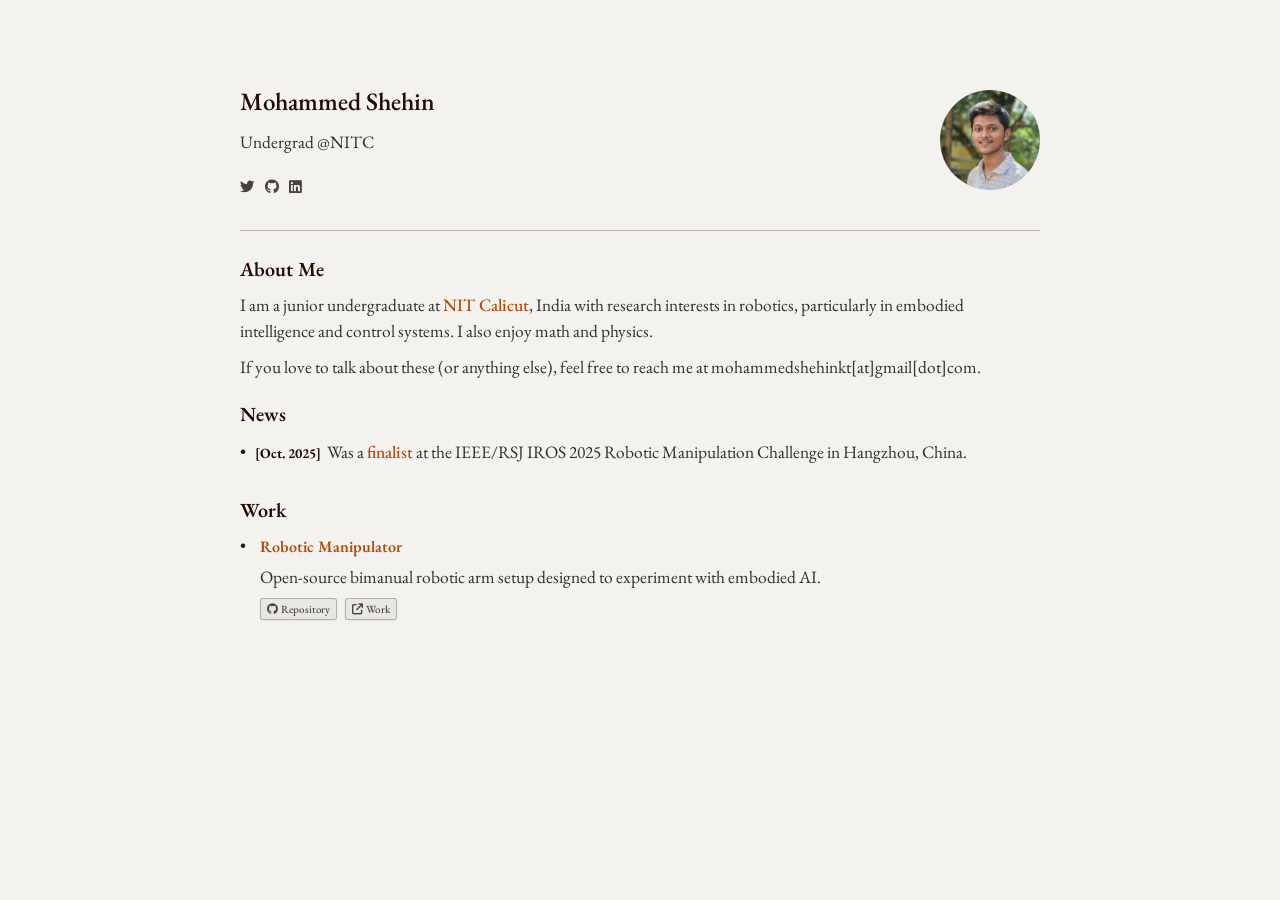
==== index.html @ 4a0dd147 "initial" ====
<!DOCTYPE html>
<html lang="en">

<head>
  <meta charset="utf-8">
  <meta http-equiv="X-UA-Compatible" content="chrome=1">
  <meta name="HandheldFriendly" content="True">
  <meta name="MobileOptimized" content="320">
  <meta name="viewport" content="width=device-width, initial-scale=1.0">
  <meta name="description"
    content="Mohammed Shehin is an undergraduate at National Institute of Technology, Calicut focused on Robotics">
  <link rel="canonical" href="https://www.sheh.in/">
  <meta property="og:locale" content="en_GB">
  <link rel="icon" href="assets/favicon.ico" type="image/x-icon">
  <meta property="og:image" content="https://sheh.in/assets/icon_large.png">
  <meta name="twitter:card" content="summary_large_image">
  <meta name="twitter:image" content="https://sheh.in/assets/icon_large.png">

  <meta property="og:type" content="website">
  <meta property="og:title" content="Shehin">
  <meta property="og:description" content="Undergraduate student at NIT Calicut.">
  <meta name="twitter:description" content="Undergraduate student at NIT Calicut.">
  <meta property="og:url" content="https://www.sheh.in/">
  <meta property="og:site_name" content="Shehin">
  <title>Mohammed Shehin</title>
  <link rel="icon" type="image/png" href="assets/icon.png">
  <link rel="stylesheet" href="assets/css/style.css?v=2">
  <link rel="stylesheet" href="https://cdnjs.cloudflare.com/ajax/libs/font-awesome/6.5.2/css/all.min.css"
    integrity="sha512-SnH5WK+bZxgPHs44uWIX+LLJAJ9/2PkPKZ5QiAj6Ta86w+fsb2TkcmfRyVX3pBnMFcV7oQPJkl9QevSCWr3W6A=="
    crossorigin="anonymous" referrerpolicy="no-referrer" />
  <link rel="preconnect" href="https://fonts.googleapis.com">
  <link rel="preconnect" href="https://fonts.gstatic.com" crossorigin>
  <link href="https://fonts.googleapis.com/css2?family=EB+Garamond:ital,wght@0,400..800;1,400..800&display=swap"
    rel="stylesheet">
  <script async src="https://www.googletagmanager.com/gtag/js?id=G-MJPP4PF77R"></script>
  <script>
    window.dataLayer = window.dataLayer || [];
    function gtag() { dataLayer.push(arguments); }
    gtag('js', new Date());

    gtag('config', 'G-MJPP4PF77R');
  </script>
</head>

<body>
  <div class="content">
    <div class="header-container profile-header">
      <div class="text-content">
        <h1 class="name">Mohammed Shehin</h1>
        <p class="subtitle">
          Undergrad
          <a href="https://nitc.ac.in/" target="_blank" rel="noopener">@NITC</a>
        </p>
        <div class="social-links">
          <a href="https://x.com/shehiin" target="_blank" rel="noopener">
            <i class="fa-brands fa-twitter"></i>
          </a>
          <a href="https://github.com/shehiin" target="_blank" rel="noopener">
            <i class="fa-brands fa-github"></i>
          </a>
          <a href="https://www.linkedin.com/in/shehiin" target="_blank" rel="noopener">
            <i class="fa-brands fa-linkedin"></i>
          </a>
        </div>
      </div>
      <div class="profile-container">
        <img src="assets/profile.jpg" alt="Profile image" class="profile-image" />
      </div>
    </div>

    <div class="divider"></div>

    <div class="section-static">
      <div class="section-header"><span class="bullet"></span><span class="section-title">About Me</span></div>
      <p class="nointend-section-content">
        I am a junior undergraduate at <a href="https://nitc.ac.in/" target="_blank" rel="noopener">NIT Calicut</a>,
        India with
        research interests in robotics, particularly in embodied
        intelligence and control systems. I also enjoy math and physics.
      </p>

      <p class="nointend-section-content">
        If you love to talk about these (or anything else), feel free to reach me at
        mohammedshehinkt[at]gmail[dot]com.
      </p>
    </div>

    <div class="section-static">
      <div class="section-header"><span class="bullet"></span><span class="section-title">News</span></div>
      <div class="news-scroll">

        <div class="project-wrapper">
          <div class="project-info">
            <ul class="news-list">
              <li>
                <span class="date">[Oct. 2025]</span> Was a <a
                  href="https://drive.google.com/file/d/1tKNPwSR4lBrQyhke2veL0oNWZs98PBdv/view?usp=sharing"
                  target="_blank" rel="noopener">finalist</a> at the IEEE/RSJ IROS 2025 Robotic Manipulation
                Challenge in Hangzhou, China.
              </li>
            </ul>
          </div>
        </div>
      </div>
    </div>

    <div class="section-static">
      <div class="section-header"><span class="bullet"></span><span class="section-title">Work</span></div>

      <div class="project-wrapper">
        <div class="project-info">
          <ul class="news-list">
            <li>
              <a href="work/manipulator.html" class="project-title">
                Robotic Manipulator
              </a>
              <p class="section-content">
                Open-source bimanual robotic arm setup designed to experiment with embodied AI.
              </p>
              <div class="badge-container">
                <a href="https://github.com/shehiin/manipulator" target="_blank" rel="noopener" class="badge1">
                  <i class="fa-brands fa-github"></i> Repository
                </a>
                <a href="work/manipulator.html" class="badge1">
                  <i class="fa-solid fa-arrow-up-right-from-square"></i> Work
                </a>
              </div>
            </li>
          </ul>
        </div>
      </div>
    </div>
  </div>
</body>

</html>
---- assets/css/style.css ----
:root {
    --bg: #f3f2ef;
    --text: #1a1a1a;
    --text-muted: #383531;
    --heading: #250c02;
    --accent: #b24a09;
    --accent-social: #47423e;
}



body {
    background-color: var(--bg);
    color: var(--text);
    display: flex;
    flex-direction: column;
    align-items: center;
    justify-content: flex-start;
    text-align: left;
    font-size: 109%;
    margin: 0;
    padding: 60px 0 0 0;
    font-family: 'EB Garamond', serif;
}

h1,
p,
.social-links {
    margin-top: 12px;
    margin-bottom: 0;
    line-height: 1.2;
}

h1 {
    margin-top: 0 !important;
}

.content {
    width: 90%;
    max-width: 850px;
    padding: 25px;
    margin: 0 auto;
    box-sizing: border-box;
}

.content a {
    color: var(--accent);
    text-decoration: none;
    font-weight: 480;
}

.content img {
    max-width: 100%;
    border-radius: 6px;
}

.divider {
    height: 1px;
    background-color: #4e2605;
    margin: 35px 0 25px 0;
    opacity: 0.3;
}

.section-static {
    margin-bottom: 15px;
}

.section-header {
    font-size: 1.15em;
    font-weight: 600;
    display: flex;
    align-items: center;
    margin-top: 20px;
    margin-bottom: 10px;
    color: var(--heading);
}

.news-scroll {
    max-height: 400px;
    overflow-y: auto;
    padding-right: 10px;
}

details summary {
    cursor: pointer;
    font-size: 1.3em;
    font-weight: 600;
    display: flex;
    align-items: center;
    margin-top: 20px;
    margin-bottom: 10px;
    color: var(--heading);
    list-style: none;
}

details summary::-webkit-details-marker {
    display: none;
}

details:not([open]) summary::after {
    content: "...";
    margin-left: 5px;
    color: var(--text-muted);
    font-weight: normal;
}

details[open] summary {
    margin-bottom: 10px;
}

.section-content,
.nointend-section-content,
.news-list li,
.subtitle {
    font-size: 1em;
    color: #302f2f;
    line-height: 1.5;
}

.section-content,
.nointend-section-content {
    margin-bottom: 10px;
    margin-top: 5px;
}

.section-content {
    margin-left: 5px;
}

.nointend-section-content {
    margin-left: 0px;
}

.news-list {
    margin: 0 0 10px 0;
    padding-left: 15px;
    list-style: none;
}

.news-list li {
    margin-bottom: 10px;
    position: relative;
}

.news-list li::before {
    content: "•";
    position: absolute;
    left: -15px;
    top: 0;
    color: var(--text);
}

.news-list li:last-child {
    margin-bottom: 0;
}

.header-container {
    display: flex;
    justify-content: space-between;
    align-items: center;
    gap: 24px;
    margin-bottom: 28px;
}

.text-content {
    display: flex;
    flex-direction: column;
    gap: 11px;
    flex: 1;
}

.name {
    font-size: 25px;
    font-weight: 550;
    margin: 0;
    line-height: 1.3;
    color: var(--heading);
}

.subtitle {
    margin: 0;
}

.subtitle a {
    color: inherit;
    font-weight: inherit;
}

.social-links {
    display: flex;
    gap: 10px;
    font-size: 14.5px;
    margin: 12px 0 0 0;
}

.social-links a {
    color: var(--accent-social) !important;
    text-decoration: none;
}

.badge1 {
    display: inline-flex;
    align-items: center;
    gap: 3px;
    padding: 2px 6px;
    background-color: rgba(71, 66, 62, 0.06);
    color: var(--accent-social) !important;
    border-radius: 3px;
    font-size: 11px;
    font-weight: 500;
    letter-spacing: 0.01em;
    text-decoration: none;
    transition: background-color 0.2s ease, box-shadow 0.2s ease;
    margin: -2px 0;
    border: 1px solid rgba(71, 66, 62, 0.35);
    box-shadow: 0 1px 2px rgba(0, 0, 0, 0.06);
}

.badge1:hover {
    background-color: rgba(71, 66, 62, 0.1);
    box-shadow: 0 2px 5px rgba(0, 0, 0, 0.12);
}

.badge-container {
    display: flex;
    gap: 8px;
    flex-wrap: wrap;
    margin-top: 6px;
    margin-left: 5px;
}

.project-wrapper {
    display: flex;
    flex-direction: row;
    gap: 5px;
    align-items: flex-start;
    margin: 2px 0;
    position: relative;
}

.project-info {
    flex: 1;
    min-width: 200px;
}

.content a.project-title,
.project-title {
    font-weight: 600;
    font-size: 16px;
    color: var(--accent);
    text-decoration: none;
    display: inline-block;
    margin-left: 5px;
}

.date {
    font-size: 14px;
    font-weight: 700;
    color: var(--heading);
    margin-right: 3px;
}

.profile-container {
    width: 100px;
    height: 100px;
    overflow: hidden;
    border-radius: 50%;
    flex-shrink: 0;
}

.profile-image {
    width: 100%;
    height: 100%;
    object-fit: cover;
    display: block;
}

.work-video {
    width: 100%;
    max-width: 100%;
    height: auto;
    display: block;
    border-radius: 12px;
    box-shadow: 0 2px 8px rgba(0, 0, 0, 0.1);
}

.content .work-image {
    width: 65%;
    max-width: 400px;
    height: auto;
    display: block;
    margin: 15px 0 5px 0;
    border-radius: 12px;
    box-shadow: 0 2px 8px rgba(0, 0, 0, 0.1);
}

.video-grid {
    display: flex;
    gap: 20px;
    margin: 15px 0;
    flex-wrap: wrap;
}

.video-container {
    flex: 1 1 calc(50% - 10px);
    min-width: 280px;
}

.img-caption {
    font-size: 0.9em;
    color: var(--text-muted);
    margin-top: 5px;
    width: 100%;
}

.img-caption-centered {
    width: 65%;
    max-width: 400px;
    text-align: center;
}

.video-container .img-caption {
    text-align: center;
}


@media (max-width: 768px) {
    body {
        padding: 40px 0 0 0;
        font-size: 104%;
    }

    .profile-header {
        flex-direction: column-reverse;
        align-items: center;
        gap: 16px;
    }

    .profile-container {
        width: 80px;
        height: 80px;
    }

    .profile-header .text-content {
        text-align: center;
    }

    .name {
        font-size: 21px;
    }

    .subtitle {
        font-size: 15px;
    }

    .social-links {
        justify-content: center;
    }

    .content {
        width: 95%;
        padding: 10px;
        text-align: left;
    }

    .section-content,
    .nointend-section-content,
    .news-list li {
        font-size: 1em;
    }

    .project-wrapper {
        display: flex;
        flex-direction: column;
        align-items: stretch;
        text-align: left;
        gap: 8px;
        margin-top: 0;
    }

    .project-info {
        order: 1;
    }

    .news-scroll {
        padding-right: 0;
    }

    .video-grid {
        flex-direction: column;
        gap: 15px;
    }

    .video-container {
        width: 100%;
        min-width: unset;
    }

    .work-video,
    .content .work-image {
        width: 100%;
        max-width: 100%;
        margin: 10px 0;
    }

    .img-caption,
    .img-caption-centered {
        width: 100%;
        max-width: 100%;
        text-align: center;
    }
}

.back-link {
    display: inline-block;
    margin-bottom: 20px;
    font-size: 16px;
    color: var(--text-muted);
    text-decoration: none;
}

.back-link:hover {
    color: var(--accent);
}
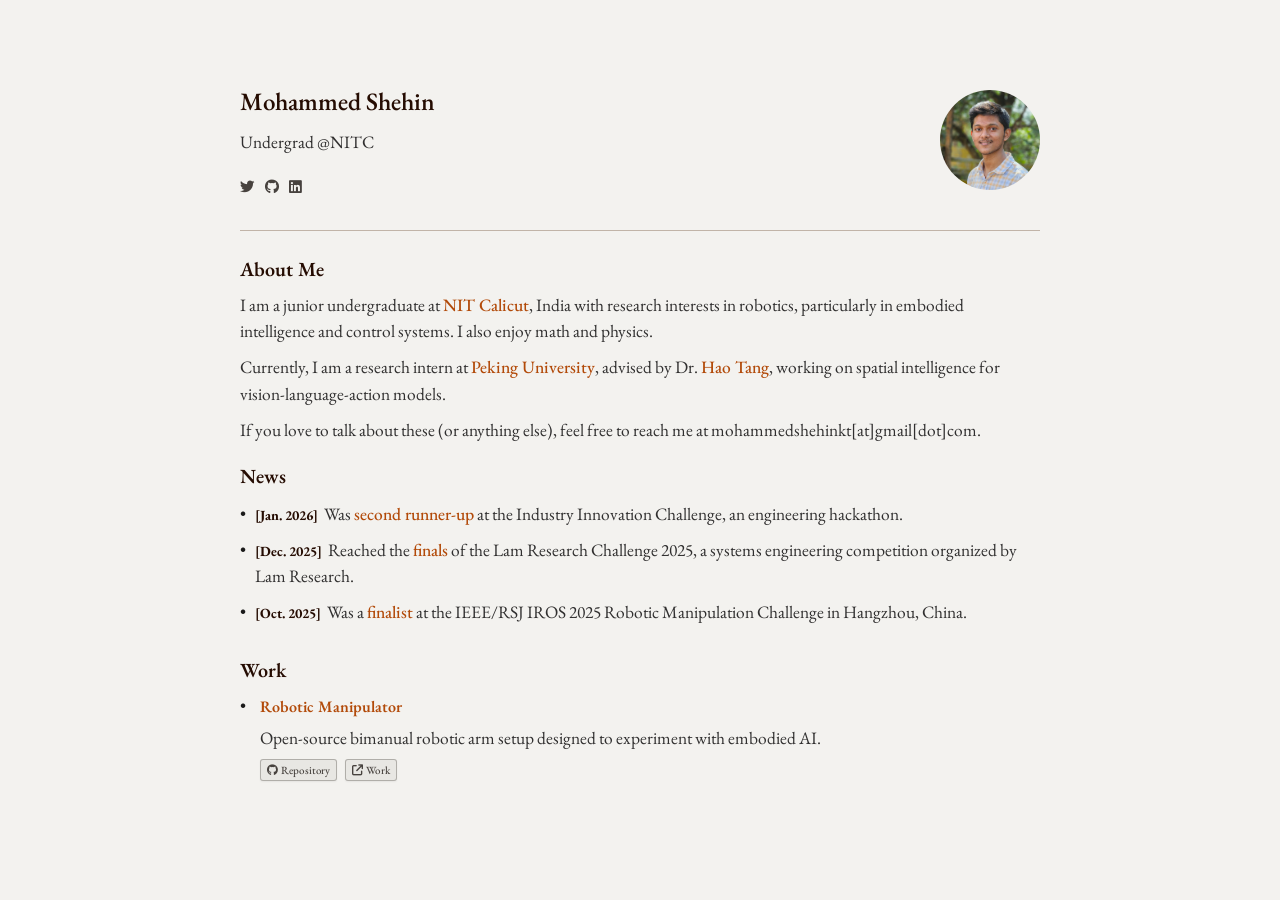
==== commit 0312c0ee: "add" ====
--- a/index.html
+++ b/index.html
@@ -78,7 +78,11 @@
         research interests in robotics, particularly in embodied
         intelligence and control systems. I also enjoy math and physics.
       </p>
-
+      <p class="nointend-section-content">
+        Currently, I am a research intern at <a href="https://www.pku.edu.cn/" target="_blank" rel="noopener">Peking
+          University</a>, advised by Dr. <a href="https://ha0tang.github.io/" target="_blank" rel="noopener">Hao
+          Tang</a>, working on spatial intelligence for vision-language-action models.
+      </p>
       <p class="nointend-section-content">
         If you love to talk about these (or anything else), feel free to reach me at
         mohammedshehinkt[at]gmail[dot]com.
@@ -93,11 +97,27 @@
           <div class="project-info">
             <ul class="news-list">
               <li>
+                <span class="date">[Jan. 2026]</span> Was <a
+                  href="https://drive.google.com/file/d/1nWUFn4FnmYwbfTJ-V62nnxpD-v4tWrW6/view?usp=sharing"
+                  target="_blank" rel="noopener">second runner-up</a> at the Industry Innovation Challenge, an
+                engineering hackathon.
+              </li>
+
+              <li>
+                <span class="date">[Dec. 2025]</span> Reached the <a
+                  href="https://drive.google.com/file/d/18kcd1cKcsZ61Ihc0YMR1epoAnLwrAcsH/view?usp=sharing"
+                  target="_blank" rel="noopener">finals</a> of the Lam Research Challenge 2025, a systems engineering
+                competition
+                organized by Lam Research.
+              </li>
+
+              <li>
                 <span class="date">[Oct. 2025]</span> Was a <a
                   href="https://drive.google.com/file/d/1tKNPwSR4lBrQyhke2veL0oNWZs98PBdv/view?usp=sharing"
                   target="_blank" rel="noopener">finalist</a> at the IEEE/RSJ IROS 2025 Robotic Manipulation
                 Challenge in Hangzhou, China.
               </li>
+
             </ul>
           </div>
         </div>
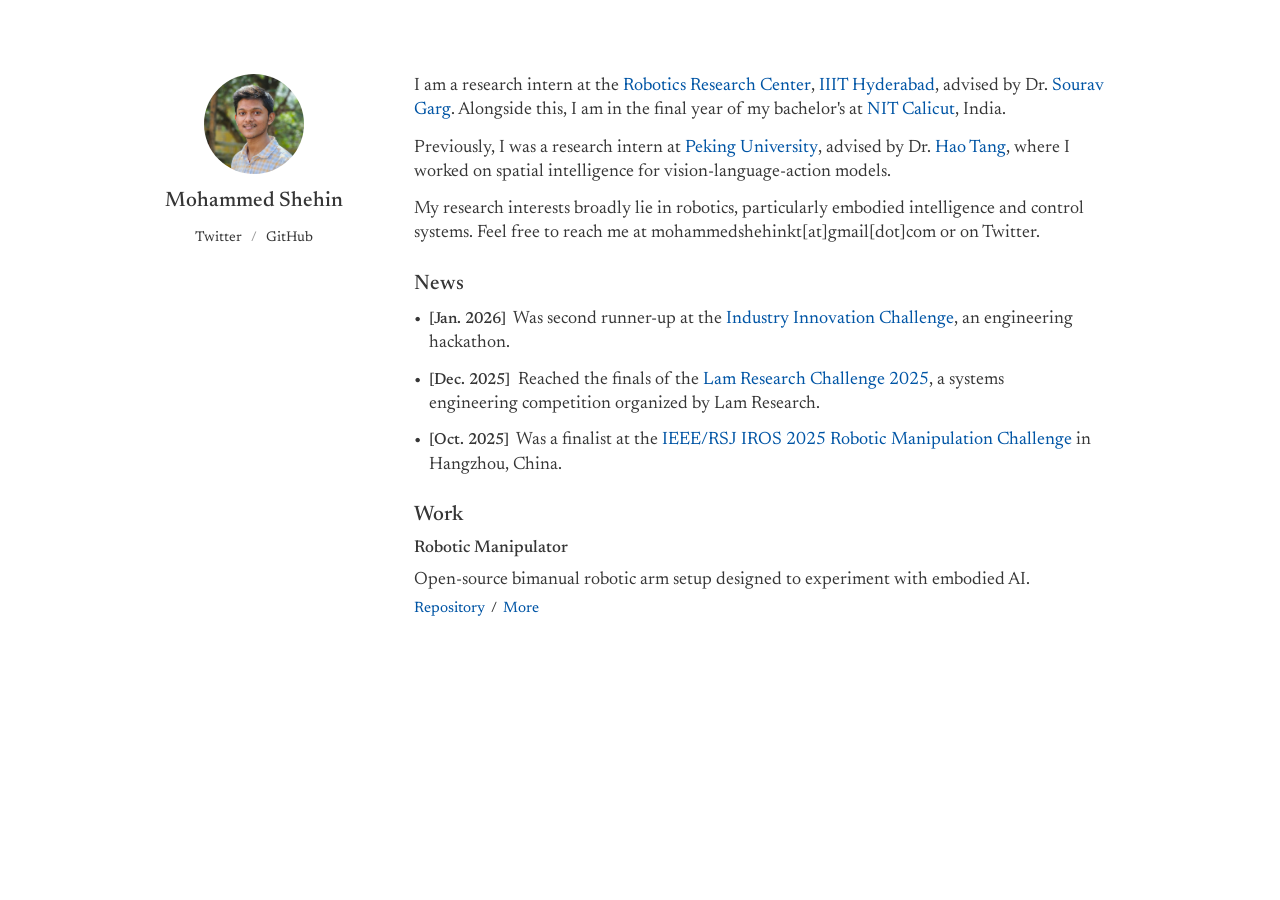
==== commit fddd3d0e: "add" ====
--- a/index.html
+++ b/index.html
@@ -3,35 +3,27 @@
 
 <head>
   <meta charset="utf-8">
-  <meta http-equiv="X-UA-Compatible" content="chrome=1">
-  <meta name="HandheldFriendly" content="True">
-  <meta name="MobileOptimized" content="320">
   <meta name="viewport" content="width=device-width, initial-scale=1.0">
-  <meta name="description"
-    content="Mohammed Shehin is an undergraduate at National Institute of Technology, Calicut focused on Robotics">
-  <link rel="canonical" href="https://www.sheh.in/">
+  <meta name="description" content="I am a research intern at the Robotics Research Center, IIIT Hyderabad. I am also a final-year undergraduate student at NIT Calicut, India.">
+  <link rel="canonical" href="https://sheh.in/">
   <meta property="og:locale" content="en_GB">
-  <link rel="icon" href="assets/favicon.ico" type="image/x-icon">
-  <meta property="og:image" content="https://sheh.in/assets/icon_large.png">
+  <meta property="og:image" content="https://sheh.in/assets/og.png">
   <meta name="twitter:card" content="summary_large_image">
-  <meta name="twitter:image" content="https://sheh.in/assets/icon_large.png">
+  <meta name="twitter:creator" content="@shehiin">
+  <meta name="twitter:image" content="https://sheh.in/assets/og.png">
 
   <meta property="og:type" content="website">
-  <meta property="og:title" content="Shehin">
-  <meta property="og:description" content="Undergraduate student at NIT Calicut.">
-  <meta name="twitter:description" content="Undergraduate student at NIT Calicut.">
-  <meta property="og:url" content="https://www.sheh.in/">
-  <meta property="og:site_name" content="Shehin">
+  <meta property="og:title" content="Mohammed Shehin">
+  <meta property="og:description" content="I am a research intern at the Robotics Research Center, IIIT Hyderabad. I am also a final-year undergraduate student at NIT Calicut, India.">
+  <meta name="twitter:description" content="I am a research intern at the Robotics Research Center, IIIT Hyderabad. I am also a final-year undergraduate student at NIT Calicut, India.">
+  <meta property="og:url" content="https://sheh.in/">
+  <meta property="og:site_name" content="Mohammed Shehin">
   <title>Mohammed Shehin</title>
-  <link rel="icon" type="image/png" href="assets/icon.png">
-  <link rel="stylesheet" href="assets/css/style.css?v=2">
-  <link rel="stylesheet" href="https://cdnjs.cloudflare.com/ajax/libs/font-awesome/6.5.2/css/all.min.css"
-    integrity="sha512-SnH5WK+bZxgPHs44uWIX+LLJAJ9/2PkPKZ5QiAj6Ta86w+fsb2TkcmfRyVX3pBnMFcV7oQPJkl9QevSCWr3W6A=="
-    crossorigin="anonymous" referrerpolicy="no-referrer" />
-  <link rel="preconnect" href="https://fonts.googleapis.com">
-  <link rel="preconnect" href="https://fonts.gstatic.com" crossorigin>
-  <link href="https://fonts.googleapis.com/css2?family=EB+Garamond:ital,wght@0,400..800;1,400..800&display=swap"
-    rel="stylesheet">
+  <link rel="icon" href="assets/favicon.ico" sizes="32x32">
+  <link rel="icon" type="image/png" sizes="512x512" href="assets/icon.png">
+  <link rel="apple-touch-icon" href="assets/apple.png">
+  <link href="https://fonts.googleapis.com/css2?family=Newsreader:ital,opsz,wght@0,6..72,200..800;1,6..72,200..800&display=swap" rel="stylesheet">
+  <link rel="stylesheet" href="assets/css/style.css?v=56">
   <script async src="https://www.googletagmanager.com/gtag/js?id=G-MJPP4PF77R"></script>
   <script>
     window.dataLayer = window.dataLayer || [];
@@ -43,114 +35,84 @@
 </head>
 
 <body>
-  <div class="content">
-    <div class="header-container profile-header">
-      <div class="text-content">
+  <main class="page">
+    <header class="page-header profile-header">
+      <div class="header-copy">
         <h1 class="name">Mohammed Shehin</h1>
-        <p class="subtitle">
-          Undergrad
-          <a href="https://nitc.ac.in/" target="_blank" rel="noopener">@NITC</a>
-        </p>
         <div class="social-links">
-          <a href="https://x.com/shehiin" target="_blank" rel="noopener">
-            <i class="fa-brands fa-twitter"></i>
-          </a>
-          <a href="https://github.com/shehiin" target="_blank" rel="noopener">
-            <i class="fa-brands fa-github"></i>
-          </a>
-          <a href="https://www.linkedin.com/in/shehiin" target="_blank" rel="noopener">
-            <i class="fa-brands fa-linkedin"></i>
-          </a>
+          <a href="https://x.com/shehiin" target="_blank" rel="noopener">Twitter</a> <span class="sep">/</span> <a
+            href="https://github.com/shehiin" target="_blank" rel="noopener">GitHub</a>
         </div>
       </div>
-      <div class="profile-container">
-        <img src="assets/profile.jpg" alt="Profile image" class="profile-image" />
+      <div class="avatar">
+        <img src="assets/profile.jpg" alt="Mohammed Shehin" class="avatar-image" />
       </div>
-    </div>
-
+    </header>
     <div class="divider"></div>
 
-    <div class="section-static">
-      <div class="section-header"><span class="bullet"></span><span class="section-title">About Me</span></div>
-      <p class="nointend-section-content">
-        I am a junior undergraduate at <a href="https://nitc.ac.in/" target="_blank" rel="noopener">NIT Calicut</a>,
-        India with
-        research interests in robotics, particularly in embodied
-        intelligence and control systems. I also enjoy math and physics.
+    <section class="section">
+      <p>
+        I am a research intern at the <a href="https://robotics.iiit.ac.in/" target="_blank" rel="noopener">Robotics Research Center</a>,
+        <a href="https://www.iiit.ac.in/" target="_blank" rel="noopener">IIIT Hyderabad</a>, advised by Dr. <a href="https://oravus.github.io/" target="_blank" rel="noopener">Sourav Garg</a>.
+        Alongside this, I am in the final year of my bachelor's at <a href="https://nitc.ac.in/" target="_blank" rel="noopener">NIT Calicut</a>, India.
       </p>
-      <p class="nointend-section-content">
-        Currently, I am a research intern at <a href="https://www.pku.edu.cn/" target="_blank" rel="noopener">Peking
-          University</a>, advised by Dr. <a href="https://ha0tang.github.io/" target="_blank" rel="noopener">Hao
-          Tang</a>, working on spatial intelligence for vision-language-action models.
+      <p>
+        Previously, I was a research intern at <a href="https://english.pku.edu.cn/" target="_blank" rel="noopener">Peking University</a>, advised by
+        Dr. <a href="https://ha0tang.github.io/" target="_blank" rel="noopener">Hao Tang</a>, where I worked on spatial intelligence for
+        vision-language-action models.
       </p>
-      <p class="nointend-section-content">
-        If you love to talk about these (or anything else), feel free to reach me at
-        mohammedshehinkt[at]gmail[dot]com.
+      <p>
+        My research interests broadly lie in robotics, particularly embodied intelligence and control systems.
+        Feel free to reach me at mohammedshehinkt[at]gmail[dot]com or on Twitter.
       </p>
-    </div>
+    </section>
 
-    <div class="section-static">
-      <div class="section-header"><span class="bullet"></span><span class="section-title">News</span></div>
+    <section class="section">
+      <div class="section-heading">News</div>
       <div class="news-scroll">
+        <ul class="entry-list news-list">
+          <li>
+            <span class="entry-date">[Jan. 2026]</span> Was second runner-up at the <a
+              href="https://drive.google.com/file/d/1nWUFn4FnmYwbfTJ-V62nnxpD-v4tWrW6/view?usp=sharing" target="_blank"
+              rel="noopener">Industry Innovation Challenge</a>, an
+            engineering hackathon.
+          </li>
 
-        <div class="project-wrapper">
-          <div class="project-info">
-            <ul class="news-list">
-              <li>
-                <span class="date">[Jan. 2026]</span> Was <a
-                  href="https://drive.google.com/file/d/1nWUFn4FnmYwbfTJ-V62nnxpD-v4tWrW6/view?usp=sharing"
-                  target="_blank" rel="noopener">second runner-up</a> at the Industry Innovation Challenge, an
-                engineering hackathon.
-              </li>
+          <li>
+            <span class="entry-date">[Dec. 2025]</span> Reached the finals of the <a
+              href="https://drive.google.com/file/d/18kcd1cKcsZ61Ihc0YMR1epoAnLwrAcsH/view?usp=sharing" target="_blank"
+              rel="noopener">Lam Research Challenge 2025</a>, a systems engineering
+            competition
+            organized by Lam Research.
+          </li>
 
-              <li>
-                <span class="date">[Dec. 2025]</span> Reached the <a
-                  href="https://drive.google.com/file/d/18kcd1cKcsZ61Ihc0YMR1epoAnLwrAcsH/view?usp=sharing"
-                  target="_blank" rel="noopener">finals</a> of the Lam Research Challenge 2025, a systems engineering
-                competition
-                organized by Lam Research.
-              </li>
+          <li>
+            <span class="entry-date">[Oct. 2025]</span> Was a finalist at the <a
+              href="https://drive.google.com/file/d/1tKNPwSR4lBrQyhke2veL0oNWZs98PBdv/view?usp=sharing" target="_blank"
+              rel="noopener">IEEE/RSJ IROS 2025 Robotic Manipulation Challenge</a> in Hangzhou, China.
+          </li>
+        </ul>
+      </div>
+    </section>
 
-              <li>
-                <span class="date">[Oct. 2025]</span> Was a <a
-                  href="https://drive.google.com/file/d/1tKNPwSR4lBrQyhke2veL0oNWZs98PBdv/view?usp=sharing"
-                  target="_blank" rel="noopener">finalist</a> at the IEEE/RSJ IROS 2025 Robotic Manipulation
-                Challenge in Hangzhou, China.
-              </li>
+    <section class="section">
+      <div class="section-heading">Work</div>
 
-            </ul>
+      <ul class="entry-list">
+        <li>
+          <div class="entry-title">
+            <a href="work/manipulator.html">Robotic Manipulator</a>
           </div>
-        </div>
-      </div>
-    </div>
-
-    <div class="section-static">
-      <div class="section-header"><span class="bullet"></span><span class="section-title">Work</span></div>
-
-      <div class="project-wrapper">
-        <div class="project-info">
-          <ul class="news-list">
-            <li>
-              <a href="work/manipulator.html" class="project-title">
-                Robotic Manipulator
-              </a>
-              <p class="section-content">
-                Open-source bimanual robotic arm setup designed to experiment with embodied AI.
-              </p>
-              <div class="badge-container">
-                <a href="https://github.com/shehiin/manipulator" target="_blank" rel="noopener" class="badge1">
-                  <i class="fa-brands fa-github"></i> Repository
-                </a>
-                <a href="work/manipulator.html" class="badge1">
-                  <i class="fa-solid fa-arrow-up-right-from-square"></i> Work
-                </a>
-              </div>
-            </li>
-          </ul>
-        </div>
-      </div>
-    </div>
-  </div>
+          <div class="entry-meta">Open-source bimanual robotic arm setup designed to experiment with embodied AI.
+          </div>
+          <div class="inline-links">
+            <a href="https://github.com/shehiin/manipulator" target="_blank" rel="noopener">Repository</a> / <a
+              href="work/manipulator.html">More</a>
+          </div>
+        </li>
+      </ul>
+    </section>
+  </main>
 </body>
 
-</html>+</html>
--- a/assets/css/style.css
+++ b/assets/css/style.css
@@ -1,13 +1,16 @@
 :root {
-    --bg: #f3f2ef;
-    --text: #1a1a1a;
-    --text-muted: #383531;
-    --heading: #250c02;
-    --accent: #b24a09;
-    --accent-social: #47423e;
-}
-
-
+    --bg: #ffffff;
+    --text: #363636;
+    --text-hover: #000000;
+    --accent: #0055a5;
+    --accent-hover: #16a34a;
+    --space-2xs: 4px;
+    --space-xs: 6px;
+    --space-sm: 8px;
+    --space-md: 12px;
+    --space-lg: 16px;
+    --space-xl: 24px;
+}
 
 body {
     background-color: var(--bg);
@@ -15,252 +18,98 @@
     display: flex;
     flex-direction: column;
     align-items: center;
-    justify-content: flex-start;
-    text-align: left;
-    font-size: 109%;
-    margin: 0;
-    padding: 60px 0 0 0;
-    font-family: 'EB Garamond', serif;
-}
-
-h1,
-p,
-.social-links {
-    margin-top: 12px;
-    margin-bottom: 0;
-    line-height: 1.2;
-}
-
-h1 {
-    margin-top: 0 !important;
-}
-
-.content {
+    font-family: "Newsreader", Georgia, "Noto Serif", serif;
+    font-size: 18px;
+    font-weight: 400;
+    line-height: 1.35;
+    -webkit-text-size-adjust: 100%;
+    text-size-adjust: 100%;
+    margin: 0;
+    padding: 50px 0 20px 0;
+}
+
+::selection {
+    background: var(--accent-hover);
+    color: #ffffff;
+}
+
+p {
+    margin-top: 0;
+    margin-bottom: 13px;
+}
+
+/* Page */
+.page {
     width: 90%;
-    max-width: 850px;
-    padding: 25px;
+    max-width: 980px;
+    padding: var(--space-xl);
     margin: 0 auto;
     box-sizing: border-box;
 }
 
-.content a {
+.page a {
     color: var(--accent);
     text-decoration: none;
-    font-weight: 480;
-}
-
-.content img {
-    max-width: 100%;
-    border-radius: 6px;
+    font-weight: 420;
+    transition: color 0.2s ease;
+}
+
+.page a:hover {
+    color: var(--accent-hover);
 }
 
 .divider {
     height: 1px;
-    background-color: #4e2605;
-    margin: 35px 0 25px 0;
+    background-color: #3a3a3a;
+    margin: 0 0 var(--space-xl) 0;
     opacity: 0.3;
 }
 
-.section-static {
-    margin-bottom: 15px;
-}
-
-.section-header {
-    font-size: 1.15em;
-    font-weight: 600;
-    display: flex;
+/* Profile header */
+.page-header {
+    display: flex;
+    flex-direction: column;
     align-items: center;
-    margin-top: 20px;
-    margin-bottom: 10px;
-    color: var(--heading);
-}
-
-.news-scroll {
-    max-height: 400px;
-    overflow-y: auto;
-    padding-right: 10px;
-}
-
-details summary {
-    cursor: pointer;
-    font-size: 1.3em;
-    font-weight: 600;
-    display: flex;
+    gap: 14px;
+}
+
+.header-copy {
+    display: flex;
+    flex-direction: column;
     align-items: center;
-    margin-top: 20px;
-    margin-bottom: 10px;
-    color: var(--heading);
-    list-style: none;
-}
-
-details summary::-webkit-details-marker {
-    display: none;
-}
-
-details:not([open]) summary::after {
-    content: "...";
-    margin-left: 5px;
-    color: var(--text-muted);
-    font-weight: normal;
-}
-
-details[open] summary {
-    margin-bottom: 10px;
-}
-
-.section-content,
-.nointend-section-content,
-.news-list li,
-.subtitle {
-    font-size: 1em;
-    color: #302f2f;
-    line-height: 1.5;
-}
-
-.section-content,
-.nointend-section-content {
-    margin-bottom: 10px;
-    margin-top: 5px;
-}
-
-.section-content {
-    margin-left: 5px;
-}
-
-.nointend-section-content {
-    margin-left: 0px;
-}
-
-.news-list {
-    margin: 0 0 10px 0;
-    padding-left: 15px;
-    list-style: none;
-}
-
-.news-list li {
-    margin-bottom: 10px;
-    position: relative;
-}
-
-.news-list li::before {
-    content: "•";
-    position: absolute;
-    left: -15px;
-    top: 0;
+    text-align: center;
+    gap: 10px;
+}
+
+.name {
+    font-size: 21px;
+    font-weight: 520;
+    margin: 0;
+    line-height: 1.3;
+    white-space: nowrap;
+}
+
+.social-links {
+    margin-top: 4px;
+    font-size: 14px;
+}
+
+.social-links .sep {
+    margin: 0 6px;
+    opacity: 0.5;
+}
+
+.social-links a {
     color: var(--text);
-}
-
-.news-list li:last-child {
-    margin-bottom: 0;
-}
-
-.header-container {
-    display: flex;
-    justify-content: space-between;
-    align-items: center;
-    gap: 24px;
-    margin-bottom: 28px;
-}
-
-.text-content {
-    display: flex;
-    flex-direction: column;
-    gap: 11px;
-    flex: 1;
-}
-
-.name {
-    font-size: 25px;
-    font-weight: 550;
-    margin: 0;
-    line-height: 1.3;
-    color: var(--heading);
-}
-
-.subtitle {
-    margin: 0;
-}
-
-.subtitle a {
-    color: inherit;
-    font-weight: inherit;
-}
-
-.social-links {
-    display: flex;
-    gap: 10px;
-    font-size: 14.5px;
-    margin: 12px 0 0 0;
-}
-
-.social-links a {
-    color: var(--accent-social) !important;
-    text-decoration: none;
-}
-
-.badge1 {
-    display: inline-flex;
-    align-items: center;
-    gap: 3px;
-    padding: 2px 6px;
-    background-color: rgba(71, 66, 62, 0.06);
-    color: var(--accent-social) !important;
-    border-radius: 3px;
-    font-size: 11px;
-    font-weight: 500;
-    letter-spacing: 0.01em;
-    text-decoration: none;
-    transition: background-color 0.2s ease, box-shadow 0.2s ease;
-    margin: -2px 0;
-    border: 1px solid rgba(71, 66, 62, 0.35);
-    box-shadow: 0 1px 2px rgba(0, 0, 0, 0.06);
-}
-
-.badge1:hover {
-    background-color: rgba(71, 66, 62, 0.1);
-    box-shadow: 0 2px 5px rgba(0, 0, 0, 0.12);
-}
-
-.badge-container {
-    display: flex;
-    gap: 8px;
-    flex-wrap: wrap;
-    margin-top: 6px;
-    margin-left: 5px;
-}
-
-.project-wrapper {
-    display: flex;
-    flex-direction: row;
-    gap: 5px;
-    align-items: flex-start;
-    margin: 2px 0;
-    position: relative;
-}
-
-.project-info {
-    flex: 1;
-    min-width: 200px;
-}
-
-.content a.project-title,
-.project-title {
-    font-weight: 600;
-    font-size: 16px;
-    color: var(--accent);
-    text-decoration: none;
-    display: inline-block;
-    margin-left: 5px;
-}
-
-.date {
-    font-size: 14px;
-    font-weight: 700;
-    color: var(--heading);
-    margin-right: 3px;
-}
-
-.profile-container {
+    font-weight: 400;
+}
+
+.social-links a:hover {
+    color: var(--text-hover);
+    text-decoration: underline;
+}
+
+.avatar {
     width: 100px;
     height: 100px;
     overflow: hidden;
@@ -268,15 +117,205 @@
     flex-shrink: 0;
 }
 
-.profile-image {
+.avatar-image {
     width: 100%;
     height: 100%;
     object-fit: cover;
     display: block;
 }
 
-.work-video {
-    width: 100%;
+/* Desktop: sidebar header, content in the right column */
+@media (min-width: 901px) {
+    .page:has(.profile-header),
+    .page:has(.writing-header) {
+        display: grid;
+        grid-template-columns: 160px 1fr;
+        column-gap: 80px;
+    }
+
+    .page:has(.profile-header) .page-header,
+    .page:has(.writing-header) .writing-header {
+        grid-column: 1;
+        align-self: start;
+        position: sticky;
+        top: 30px;
+    }
+
+    .page:has(.writing-header) .writing-header {
+        align-items: flex-end;
+        text-align: right;
+    }
+
+    .page:has(.profile-header)>*:not(.page-header),
+    .page:has(.writing-header)>*:not(.writing-header) {
+        grid-column: 2;
+    }
+
+    .page:has(.profile-header) .avatar {
+        order: -1;
+    }
+
+    .page:has(.profile-header) .divider,
+    .page:has(.writing-header) .divider {
+        display: none;
+    }
+}
+
+/* Listing-page header (news.html, work.html) */
+.writing-header {
+    display: flex;
+    flex-direction: column;
+    align-items: flex-start;
+    gap: var(--space-sm);
+    margin-bottom: var(--space-xl);
+}
+
+.writing-header .name {
+    white-space: normal;
+}
+
+/* Sections */
+.section {
+    margin-bottom: 25px;
+}
+
+.section:last-child {
+    margin-bottom: 0;
+}
+
+.section>*:last-child {
+    margin-bottom: 0 !important;
+}
+
+.section-heading {
+    font-size: 21px;
+    font-weight: 520;
+    display: flex;
+    align-items: center;
+    margin-top: 0;
+    margin-bottom: var(--space-sm);
+}
+
+.section-heading+* {
+    margin-top: 0 !important;
+}
+
+/* Lists */
+.news-scroll {
+    max-height: 400px;
+    overflow-y: auto;
+    padding-right: var(--space-md);
+}
+
+.entry-list {
+    margin: 0;
+    padding-left: 0;
+    list-style: none;
+}
+
+.entry-list li {
+    margin-bottom: 18px;
+    position: relative;
+}
+
+.news-list li,
+.page:has(.writing-header) .entry-list li {
+    margin-bottom: var(--space-md);
+    padding-left: 15px;
+}
+
+.news-list li::before,
+.page:has(.writing-header) .entry-list li::before {
+    content: "•";
+    position: absolute;
+    left: 0;
+    top: 0;
+    line-height: inherit;
+}
+
+.entry-list li:last-child,
+.news-list li:last-child {
+    margin-bottom: 0;
+}
+
+.entry-date {
+    font-size: 16px;
+    font-weight: 520;
+    margin-right: var(--space-2xs);
+}
+
+.entry-title {
+    font-weight: 520;
+    font-size: 17px;
+    margin: 0;
+    line-height: 1.35;
+}
+
+.entry-title a {
+    color: var(--text);
+    font-weight: inherit;
+}
+
+.entry-title a:hover {
+    color: var(--text-hover);
+    text-decoration: underline;
+}
+
+.entry-meta {
+    margin: 0;
+    line-height: 1.45;
+}
+
+.inline-links {
+    margin: 0;
+    font-size: 15px;
+    display: flex;
+    gap: 6px;
+    flex-wrap: wrap;
+}
+
+.entry-title+.entry-meta,
+.entry-meta+.entry-meta,
+.entry-title+.inline-links,
+.entry-meta+.inline-links {
+    margin-top: var(--space-xs) !important;
+}
+
+/* Project page (work/manipulator.html) */
+.page:has(.project-header) {
+    max-width: 840px;
+}
+
+.project-header {
+    display: flex;
+    flex-direction: column;
+    align-items: flex-start;
+    gap: var(--space-xs);
+    margin-bottom: var(--space-xl);
+}
+
+.project-header .name {
+    white-space: normal;
+    line-height: 1.25;
+}
+
+/* Footer */
+.page-footer {
+    padding-bottom: var(--space-xl);
+}
+
+.back-link {
+    display: inline-block;
+    font-size: 15px;
+    margin-bottom: var(--space-xs);
+}
+
+.page:has(.writing-header) .page-footer .back-link {
+    margin-left: 15px;
+}
+
+/* Media */
+.media {
     max-width: 100%;
     height: auto;
     display: block;
@@ -284,141 +323,154 @@
     box-shadow: 0 2px 8px rgba(0, 0, 0, 0.1);
 }
 
-.content .work-image {
+/* Rounded via clip-path: on phones the playing video is a hardware layer that ignores border-radius */
+.media-frame {
+    border-radius: 12px;
+    box-shadow: 0 2px 8px rgba(0, 0, 0, 0.1);
+}
+
+.media-video {
+    display: block;
+    width: 100%;
+    border-radius: 12px;
+    clip-path: inset(0 round 12px);
+    filter: brightness(0.8);
+}
+
+.media-image {
     width: 65%;
     max-width: 400px;
-    height: auto;
-    display: block;
-    margin: 15px 0 5px 0;
-    border-radius: 12px;
-    box-shadow: 0 2px 8px rgba(0, 0, 0, 0.1);
-}
-
-.video-grid {
-    display: flex;
-    gap: 20px;
-    margin: 15px 0;
+    margin: var(--space-lg) 0 0 0;
+}
+
+.media-grid {
+    display: flex;
+    gap: var(--space-xl);
+    margin: var(--space-lg) 0 0 0;
     flex-wrap: wrap;
 }
 
-.video-container {
-    flex: 1 1 calc(50% - 10px);
+.synced-player .media-grid {
+    margin-bottom: 0;
+    gap: var(--space-sm);
+}
+
+.media-item {
+    flex: 1 1 calc(50% - var(--space-md));
     min-width: 280px;
 }
 
-.img-caption {
-    font-size: 0.9em;
-    color: var(--text-muted);
-    margin-top: 5px;
+.media-caption {
+    font-size: 15px;
+    margin-top: var(--space-xs);
+    margin-bottom: 0;
     width: 100%;
 }
 
-.img-caption-centered {
-    width: 65%;
-    max-width: 400px;
+.media-item .media-caption {
     text-align: center;
 }
 
-.video-container .img-caption {
-    text-align: center;
-}
-
-
-@media (max-width: 768px) {
+/* Mobile */
+@media (max-width: 900px) {
     body {
-        padding: 40px 0 0 0;
-        font-size: 104%;
+        /* room above phone browser bars / home indicator */
+        padding: 40px 0 calc(28px + env(safe-area-inset-bottom)) 0;
+        font-size: 16px;
+        line-height: 1.45;
+    }
+
+    /* Scale everything down except .avatar */
+    p {
+        margin-bottom: 11px;
+    }
+
+    .social-links {
+        font-size: 13px;
+    }
+
+    .section {
+        margin-bottom: 20px;
+    }
+
+    .name,
+    .section-heading {
+        font-size: 18px;
+    }
+
+    .section-heading {
+        margin-bottom: var(--space-xs);
+    }
+
+    .entry-date {
+        font-size: 14px;
+    }
+
+    .entry-title {
+        font-size: 15px;
+    }
+
+    .entry-list li {
+        margin-bottom: 14px;
+    }
+
+    .news-list li,
+    .page:has(.writing-header) .entry-list li {
+        margin-bottom: 11px;
+    }
+
+    .inline-links,
+    .back-link {
+        font-size: 13px;
+    }
+
+    .media-caption {
+        font-size: 13px;
+    }
+
+    .news-scroll {
+        max-height: 340px;
+    }
+
+    .page {
+        width: 100%;
+        padding: 12px 22px;
     }
 
     .profile-header {
         flex-direction: column-reverse;
-        align-items: center;
-        gap: 16px;
-    }
-
-    .profile-container {
+        margin-bottom: var(--space-xl);
+    }
+
+    .avatar {
         width: 80px;
         height: 80px;
     }
 
-    .profile-header .text-content {
-        text-align: center;
-    }
-
-    .name {
-        font-size: 21px;
-    }
-
-    .subtitle {
-        font-size: 15px;
-    }
-
-    .social-links {
-        justify-content: center;
-    }
-
-    .content {
-        width: 95%;
-        padding: 10px;
-        text-align: left;
-    }
-
-    .section-content,
-    .nointend-section-content,
-    .news-list li {
-        font-size: 1em;
-    }
-
-    .project-wrapper {
-        display: flex;
-        flex-direction: column;
-        align-items: stretch;
-        text-align: left;
-        gap: 8px;
-        margin-top: 0;
-    }
-
-    .project-info {
-        order: 1;
-    }
-
     .news-scroll {
         padding-right: 0;
     }
 
-    .video-grid {
+    .media-grid {
         flex-direction: column;
-        gap: 15px;
-    }
-
-    .video-container {
+        gap: var(--space-lg);
+    }
+
+    .media-item {
         width: 100%;
         min-width: unset;
     }
 
-    .work-video,
-    .content .work-image {
+    .media-frame,
+    .media-image {
         width: 100%;
         max-width: 100%;
-        margin: 10px 0;
-    }
-
-    .img-caption,
-    .img-caption-centered {
+        margin: var(--space-md) 0 0 0;
+    }
+
+    .media-caption {
         width: 100%;
         max-width: 100%;
         text-align: center;
     }
 }
-
-.back-link {
-    display: inline-block;
-    margin-bottom: 20px;
-    font-size: 16px;
-    color: var(--text-muted);
-    text-decoration: none;
-}
-
-.back-link:hover {
-    color: var(--accent);
-}
